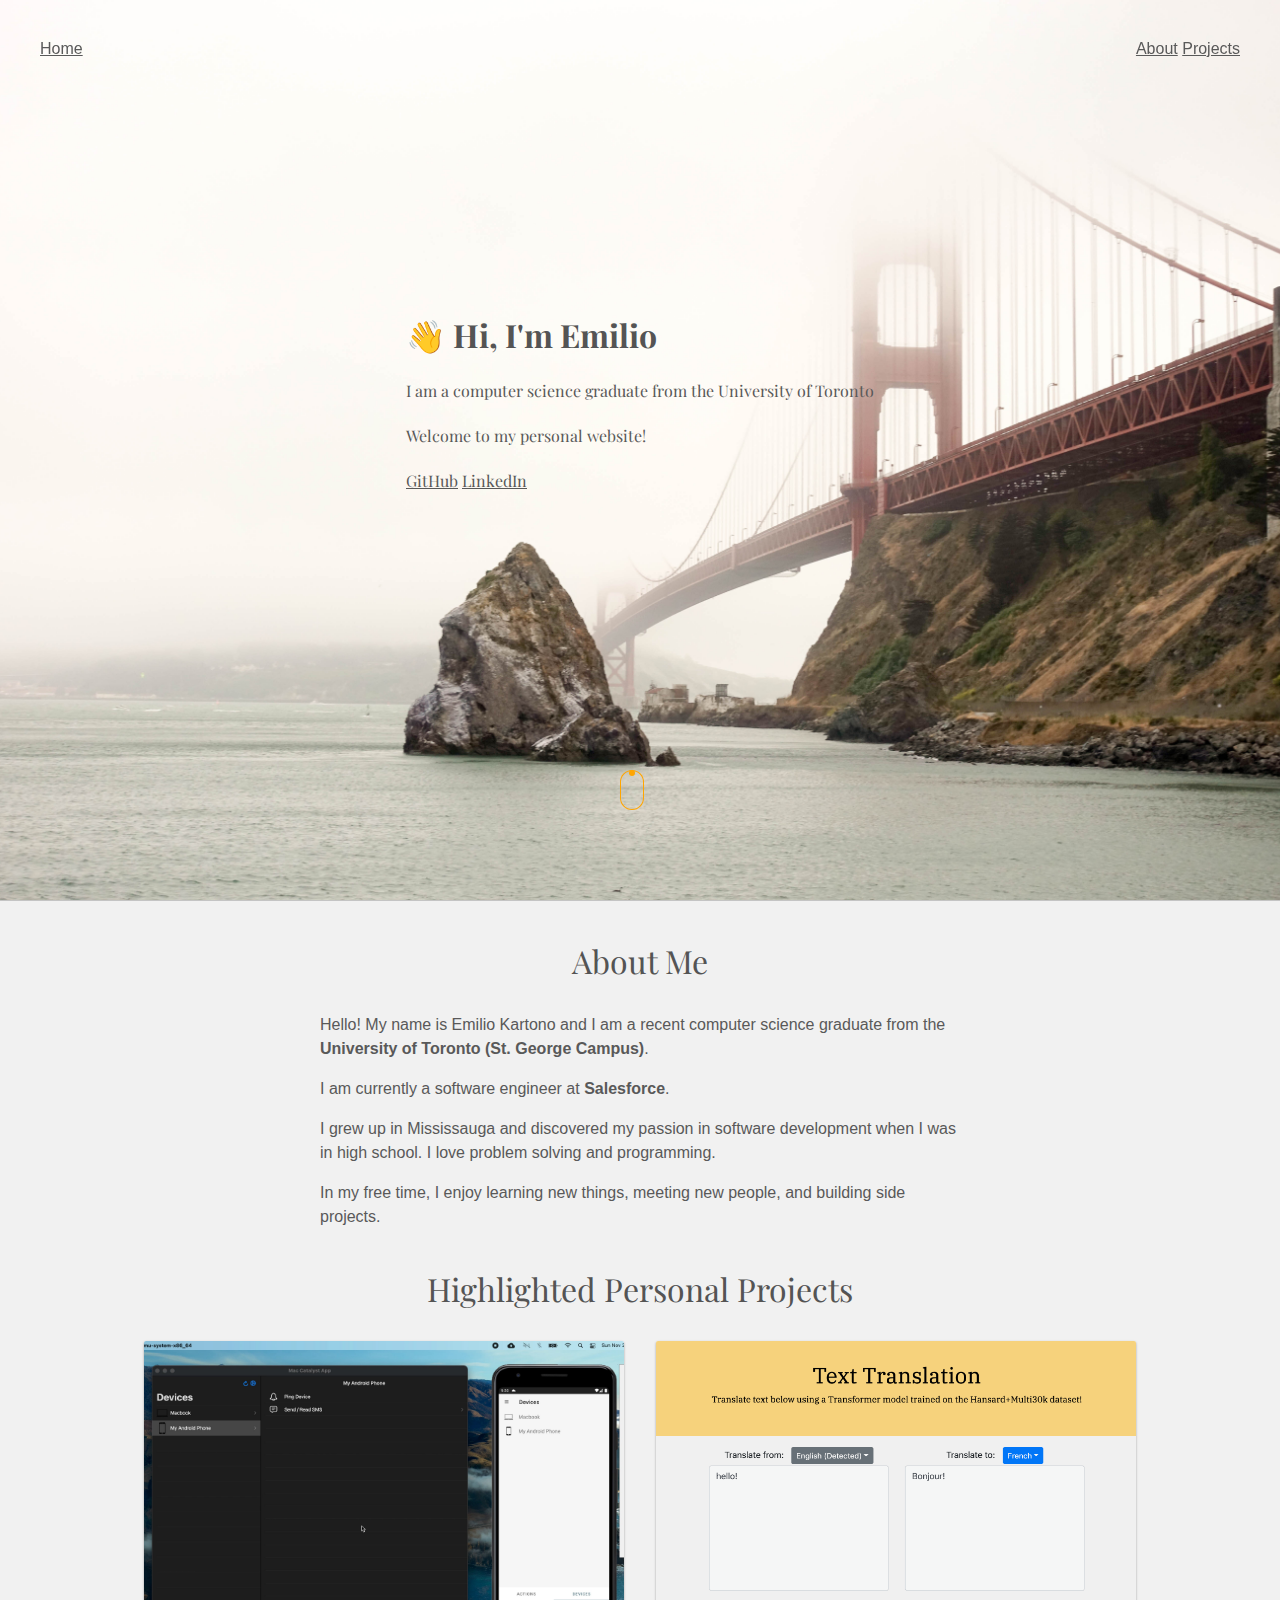
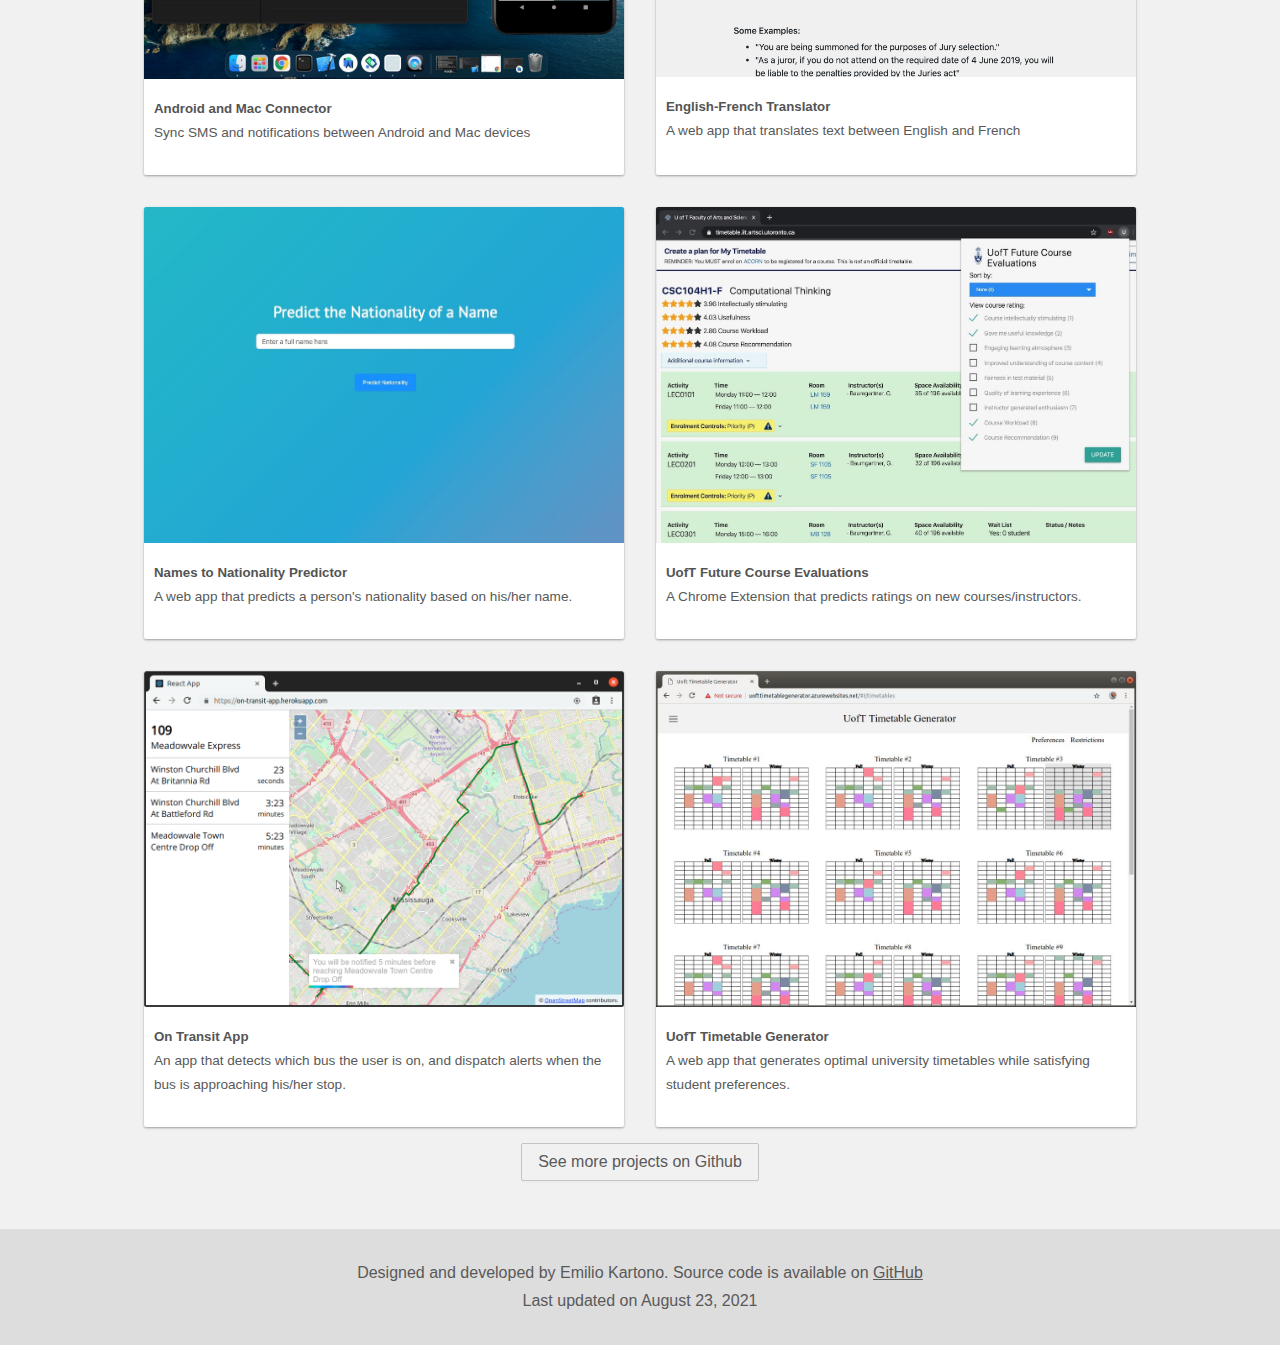
==== index.html @ 71951f7b "deploy: 49730985abeeda335a08e3db2c45e4a81b9d3832" ====
<!DOCTYPE html>
<html lang="en">

<head>
  <meta charset="utf-8" />
  <meta http-equiv="X-UA-Compatible" content="IE=edge">
  <meta name="viewport" content="width=device-width, initial-scale=1.0">
  <meta name="robots" content="noindex">

  <link rel="stylesheet" type="text/css" href="common/styles.css">
  <link rel="stylesheet" type="text/css" href="styles.css">

  <link href="https://fonts.googleapis.com/css?family=Playfair+Display:400,700&display=swap" rel="stylesheet">

  <title>Emilio Kartono's Portfolio</title>
</head>

<body>
  <div class="global-header">
    <div class="global-header__contents">
      <a id="global-header__home-button" href="#">Home</a>
      <div>
        <a id="global-header__about-button" href="#about">About</a>
        <a id="global-header__projects-button" href="#projects">Projects</a>
      </div>
    </div>
  </div>
  <div id='intro' class='intro'>
    <div id='intro__content' class='intro__content'>
      <h1>👋 Hi, I'm Emilio</h1>
      <p>I am a computer science graduate from the University of Toronto</p>
      <p>Welcome to my personal website!</p>
      <div>
        <a href="https://github.com/EKarton">GitHub</a>
        <a href="https://linkedin.com/in/emiliokartono">LinkedIn</a>
      </div>
    </div>
    <a id="scroll-button" class="scroll-icon" href="#about"></a>
  </div>

  <div id="about" class="section section--about-me">
    <h1 class="section__title">About Me</h1>
    <p>
      Hello! My name is Emilio Kartono and I am a recent computer science graduate from the <b> University of
        Toronto
        (St. George Campus)</b>.
    </p>
    <p>I am currently a software engineer at <b>Salesforce</b>.</p>
    <p>
      I grew up in Mississauga and discovered my passion in software development when I was in high school. I love
      problem solving and programming.
    </p>
    <p>
      In my free time, I enjoy learning new things, meeting new people, and building side projects.
    </p>
  </div>

  <div id="projects" class="section section--side-projects">
    <h1 class="section__title">Highlighted Personal Projects</h1>
    <div class="side-projects">
      <a class="side-project" href="https://github.com/EKarton/Android-Mac-Connector"
        title="Android Mac Connector project">
        <img class="side-project__image" src="assets/images/android-mac-connector-demo.jpeg" />
        <div class="side-project__captions">
          <h5 class="side-project__title">Android and Mac Connector</h5>
          <p class="side-project__description">Sync SMS and notifications between Android and Mac devices</p>
        </div>
      </a>

      <a class="side-project" href="https://github.com/EKarton/English-French-Translator"
        title="English French Translator project">
        <img class="side-project__image" src="assets/images/english-french-translator.png" />
        <div class="side-project__captions">
          <h5 class="side-project__title">English-French Translator</h5>
          <p class="side-project__description">A web app that translates text between English and French</p>
        </div>
      </a>

      <a class="side-project" href="https://github.com/EKarton/Names-To-Nationality-Predictor"
        title="Names to Nationality Predictor">
        <img class="side-project__image" src="assets/images/names-to-nationality-predicter.jpeg" />
        <div class="side-project__captions">
          <h5 class="side-project__title">Names to Nationality Predictor</h5>
          <p class="side-project__description">
            A web app that predicts a person's nationality based on his/her name.
          </p>
        </div>
      </a>

      <a class="side-project" href="https://github.com/EKarton/UofT-Future-Course-Evaluations"
        title="UofT Future Course Evaluations">
        <img class="side-project__image" src="assets/images/uoft-future-course-eval.jpg" />
        <div class="side-project__captions">
          <h5 class="side-project__title">UofT Future Course Evaluations</h5>
          <p class="side-project__description">
            A Chrome Extension that predicts ratings on new courses/instructors.
          </p>
        </div>
      </a>

      <a class="side-project" href="https://github.com/EKarton/On-Transit-App" title="On Transit App">
        <img class="side-project__image" src="assets/images/on-transit-app-icon.png" />
        <div class="side-project__captions">
          <h5 class="side-project__title">On Transit App</h5>
          <p class="side-project__description">
            An app that detects which bus the user is on, and dispatch alerts when the bus is approaching
            his/her stop.
          </p>
        </div>
      </a>

      <a class="side-project" href="https://github.com/EKarton/UofT-Timetable-Generator"
        title="UofT Timetable Generator">
        <img class=" side-project__image" src="assets/images/uoft-timetable-icon.jpg" />
        <div class="side-project__captions">
          <h5 class="side-project__title">UofT Timetable Generator</h5>
          <p class="side-project__description">
            A web app that generates optimal university timetables while satisfying student preferences.
          </p>
        </div>
      </a>
    </div>

    <a class="button" href="https://github.com/EKarton">See more projects on Github</a>
  </div>

  <footer id='footer'>
    <p>
      Designed and developed by Emilio Kartono. Source code is available on
      <a href="https://github.com/EKarton/ekarton.github.io" title="Webpage source code">GitHub</a>
    </p>
    <p>Last updated on August 23, 2021</p>
  </footer>

  <!-- Import all JS files here (for faster load times) -->
  <script src="main.js"></script>

</body>

</html>
---- common/styles.css ----
html, body {
  width: 100%;
  height: 100%;
}

body {
  font-family: sans-serif;
  margin: 0;
  background-color: #f1f1f1;
}

h1, h2, h3, h4, h5, h6 {
  color: #545454;
  margin: 0;
  display: inline-block;
}

p, li, a {
  color: #595959;
  margin: 0;
}
---- styles.css ----
.global-header {
  position: fixed;
  width: 100vw;
  z-index: 9999;
}

.global-header__contents {
  display: flex;
  justify-content: space-between;
  background-color: transparent;
  padding: 2.5rem 2.5rem 2.5rem 2.5rem;
  transition: all 100ms ease-in-out;
}

.global-header__contents--minimized {
  background-color: white;
  padding-top: 1rem;
  padding-bottom: 1rem;
  box-shadow: 0 2px 4px #f0f1f2;
}

.intro {
  width: 100vw;
  height: 100vh;
  border-bottom: 1px solid #c4c4c4;
  display: flex;
  align-items: center;
  justify-content: center;
  background: url("assets/images/background-3.jpg");
  background-repeat: no-repeat;
  background-size: cover;
  background-position: center;
}

.intro__content {
  display: flex;
  flex-direction: column;
  justify-content: space-between;
  font-family: 'Playfair Display', serif;
  margin-bottom: 4.5rem;
}

.intro__content>* {
  margin-bottom: 1.5rem;
}

.scroll-icon {
  width: 1.5rem;
  height: 2.5rem;
  margin-left: -20px;
  box-shadow: inset 0 0 0 1px orange;
  border-radius: 25px;
  bottom: 10%;
  background-color: transparent;
  border: none;
  position: absolute;
  left: 50%;
}

.scroll-icon:before {
  position: absolute;
  left: 50%;
  content: '';
  width: 6px;
  height: 6px;
  background: orange;
  margin-left: -3px;
  top: 0px;
  border-radius: 4px;
  -webkit-animation-duration: 1.5s;
  animation-duration: 1.5s;
  -webkit-animation-iteration-count: infinite;
  animation-iteration-count: infinite;
  -webkit-animation-name: scroll;
  animation-name: scroll;
}

.scroll-icon:hover {
  background-color: rgba(115, 113, 113, 0.65);
  -webkit-transition: all 200ms ease-in;
  -webkit-transform: scale(1.1);
  -ms-transition: all 200ms ease-in;
  -ms-transform: scale(1.1);
  -moz-transition: all 200ms ease-in;
  -moz-transform: scale(1.1);
  transform: scale(1.1, 1.1);
}

@-webkit-keyframes scroll {
  0% {
    opacity: 1;
  }
  100% {
    opacity: 0;
    -webkit-transform: translateY(40px);
    transform: translateY(40px);
  }
}

@keyframes scroll {
  0% {
    opacity: 1;
  }
  100% {
    opacity: 0;
    -webkit-transform: translateY(40px);
    transform: translateY(40px);
  }
}

.section {
  margin-left: auto;
  margin-right: auto;
  line-height: 1.5rem;
  gap: 1rem;
  display: flex;
  flex-direction: column;
}

.section--about-me {
  max-width: 40rem;
}

.section--side-projects {
  max-width: 100rem;
  align-items: center;
}

.section__title {
  text-align: center;
  padding: 3rem 0 1.5rem 0;
  font-weight: 100;
  font-family: 'Playfair Display', serif;
}

.side-projects {
  display: flex;
  flex-direction: row;
  gap: 2rem;
  align-items: stretch;
  justify-content: center;
  flex-wrap: wrap;
}

.side-project {
  align-self: stretch;
  max-width: 30rem;
  width: 100%;
  border-width: 0px;
  border-color: #c4c4c4;
  border-style: solid;
  border-radius: 2px;
  box-shadow: 0 1px 3px rgb(0 0 0 / 12%), 0 1px 2px rgb(0 0 0 / 24%);
  transition: all 0.3s cubic-bezier(.25, .8, .25, 1);
  background-color: #ffffff;
  text-decoration: none;
}

.side-project:hover {
  box-shadow: 0 14px 28px rgba(0, 0, 0, 0.25), 0 10px 10px rgba(0, 0, 0, 0.22);
}

.side-project__image {
  width: 100%;
  border-top-left-radius: 2px;
  border-top-right-radius: 2px;
}

.side-project__captions {
  padding: 10px 10px 30px 10px;
}

.side-project__description {
  font-size: 0.85rem;
}

.button {
  padding: 0.375rem 1rem;
  text-decoration: none;
  border: 1px solid #c4c4c4;
  border-radius: 2px;
  box-shadow: 0 2px #00000004;
}

.button:hover {
  color: orange;
  border-color: orange;
  background: #fff;
}

#footer {
  margin-top: 3rem;
  text-align: center;
  padding-top: 35px;
  padding-bottom: 25px;
  background-color: #dddddd;
}

#footer>p {
  padding-bottom: 10px;
}
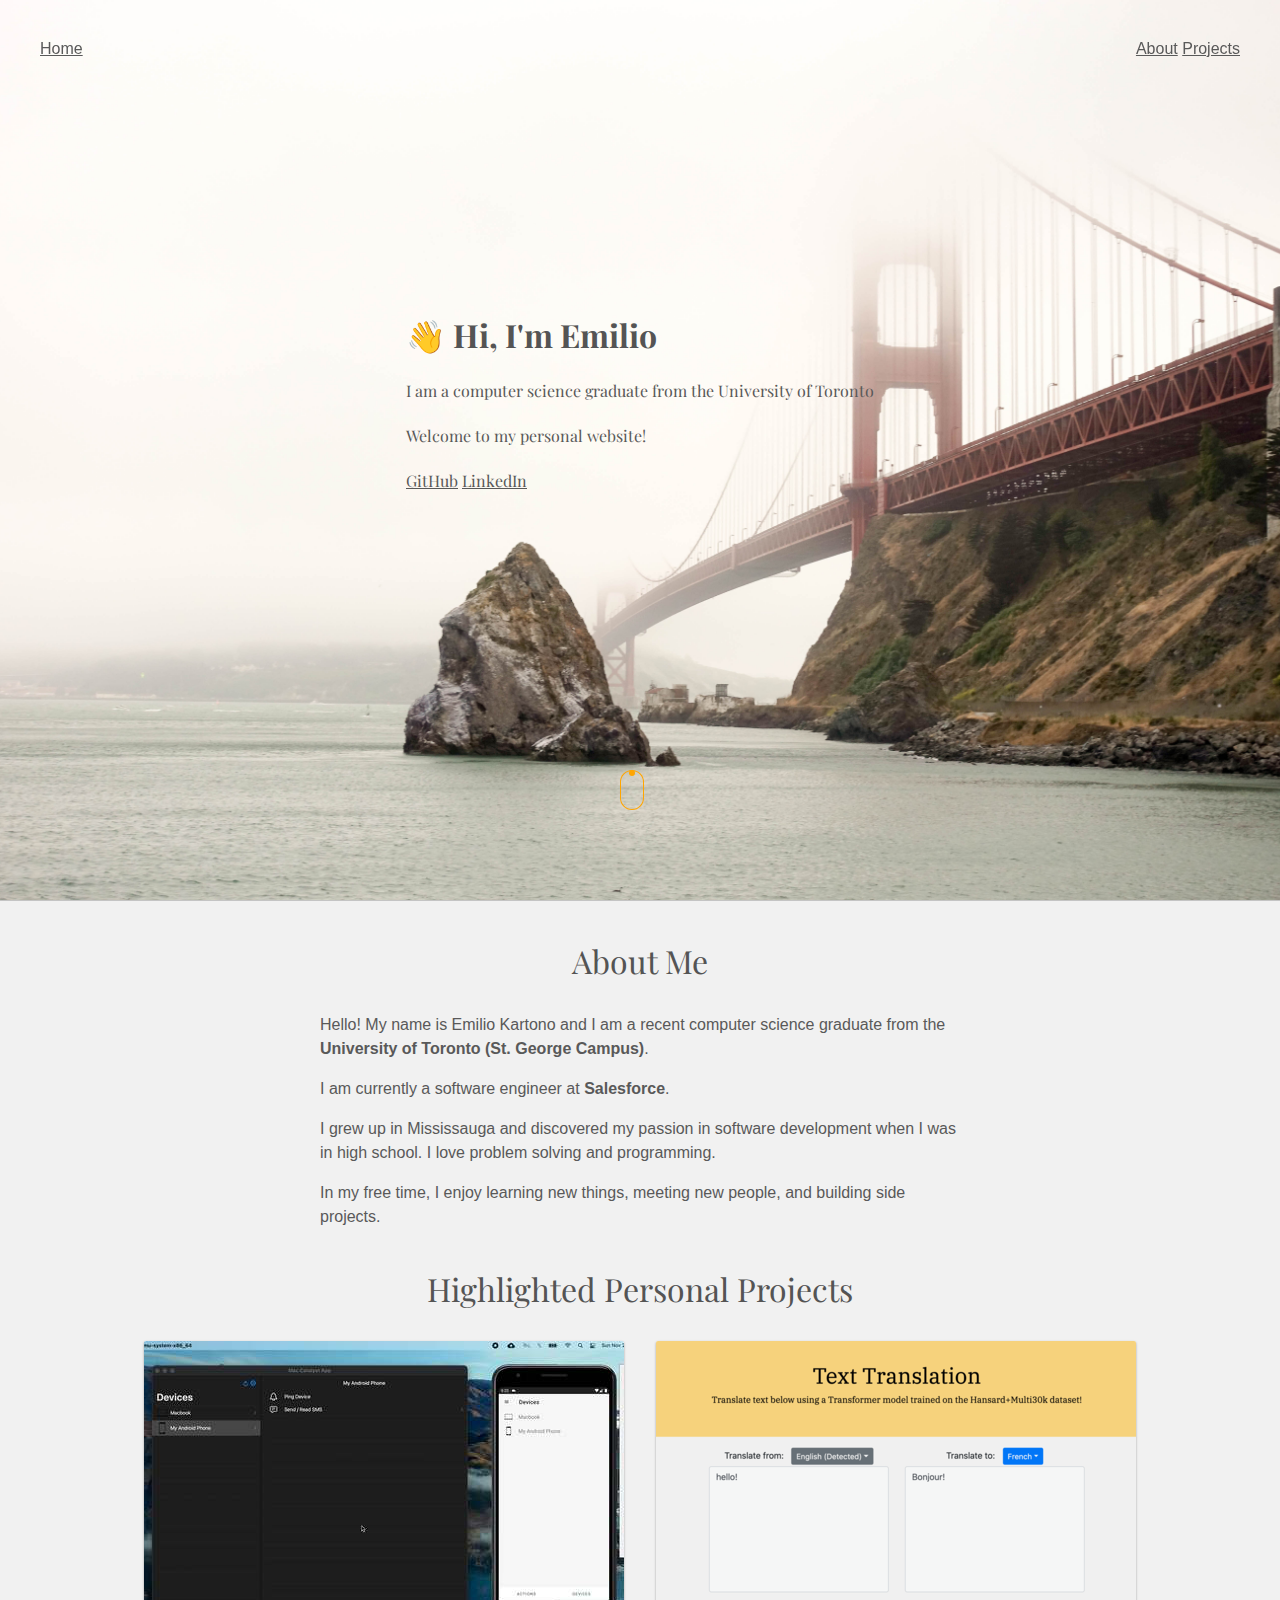
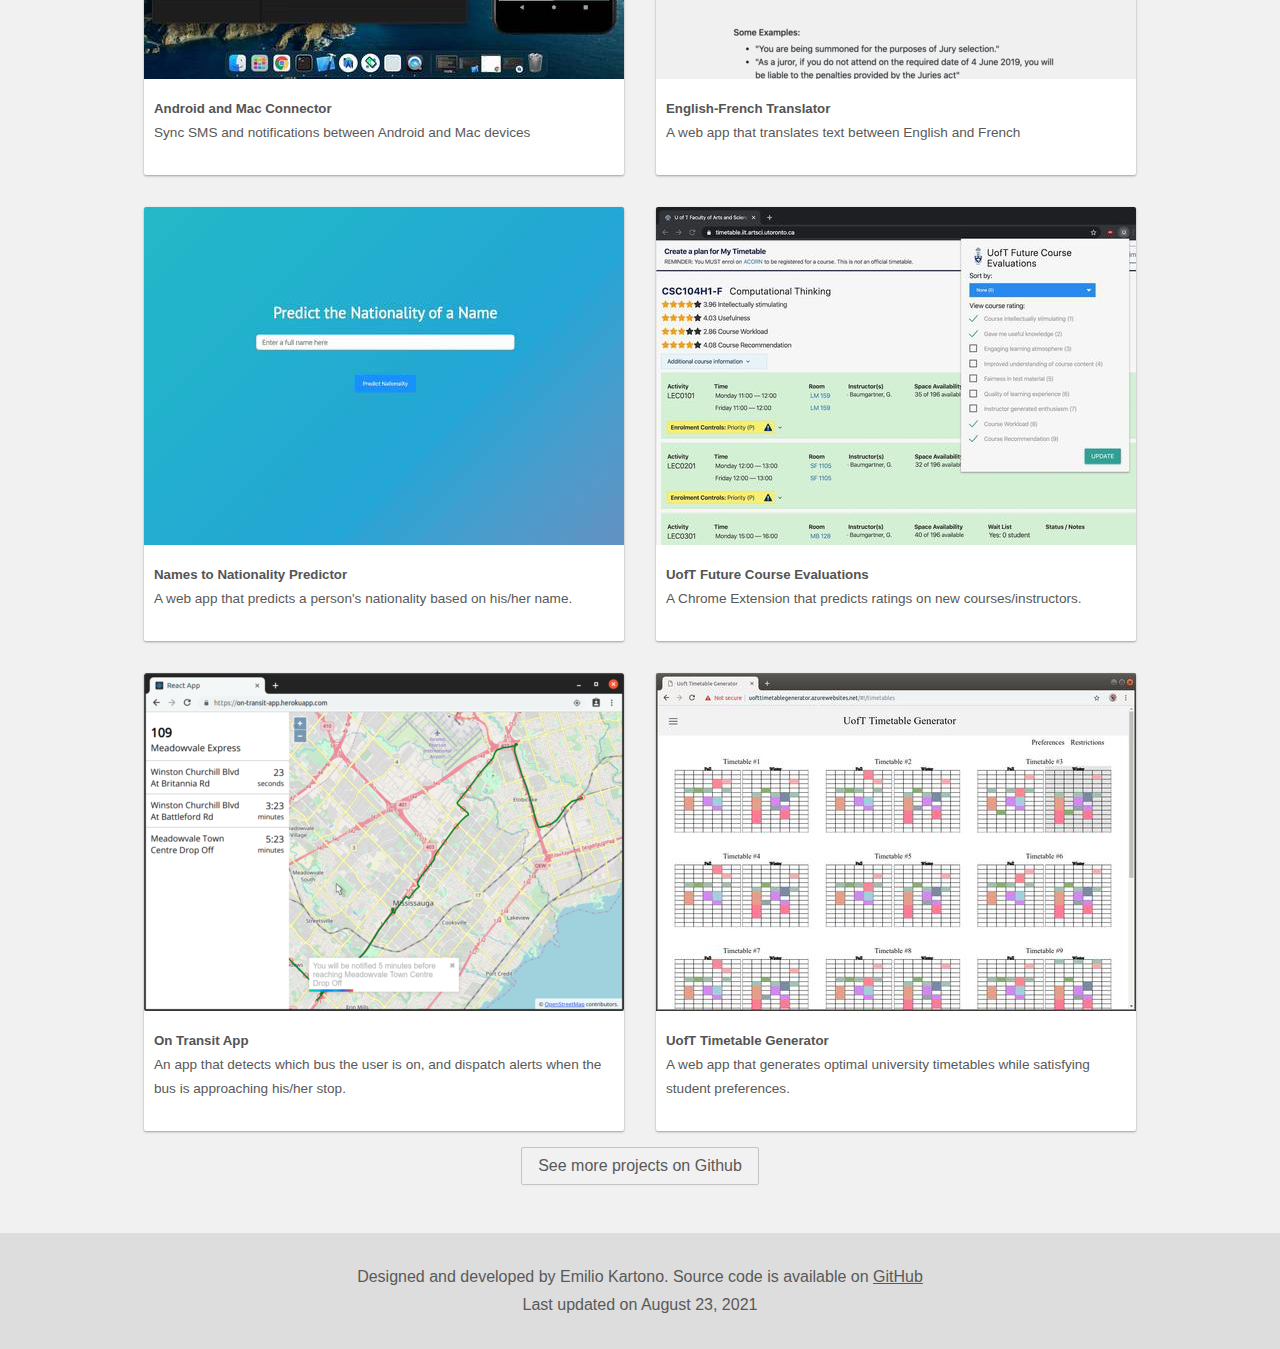
==== commit fa88f5e4: "deploy: b5ac57fd1cae82fa1e1e8e66f260c1287e4a0196" ====
--- a/index.html
+++ b/index.html
@@ -2,15 +2,15 @@
 <html lang="en">
 
 <head>
-  <meta charset="utf-8" />
-  <meta http-equiv="X-UA-Compatible" content="IE=edge">
+  <meta charset="utf-8">
   <meta name="viewport" content="width=device-width, initial-scale=1.0">
   <meta name="robots" content="noindex">
 
   <link rel="stylesheet" type="text/css" href="common/styles.css">
   <link rel="stylesheet" type="text/css" href="styles.css">
 
-  <link href="https://fonts.googleapis.com/css?family=Playfair+Display:400,700&display=swap" rel="stylesheet">
+  <link href="https://fonts.googleapis.com/css?family=Playfair+Display:400,700&display=swap" rel="stylesheet"
+    rel="preload" as="style">
 
   <title>Emilio Kartono's Portfolio</title>
 </head>
@@ -18,10 +18,10 @@
 <body>
   <div class="global-header">
     <div class="global-header__contents">
-      <a id="global-header__home-button" href="#">Home</a>
+      <a id="global-header__home-button" href="#" title="Go back to home">Home</a>
       <div>
-        <a id="global-header__about-button" href="#about">About</a>
-        <a id="global-header__projects-button" href="#projects">Projects</a>
+        <a id="global-header__about-button" href="#about" title="See about section">About</a>
+        <a id="global-header__projects-button" href="#projects" title="See projects section">Projects</a>
       </div>
     </div>
   </div>
@@ -35,7 +35,7 @@
         <a href="https://linkedin.com/in/emiliokartono">LinkedIn</a>
       </div>
     </div>
-    <a id="scroll-button" class="scroll-icon" href="#about"></a>
+    <a id="scroll-button" class="scroll-icon" href="#about" title="Go to about section"></a>
   </div>
 
   <div id="about" class="section section--about-me">
@@ -60,7 +60,8 @@
     <div class="side-projects">
       <a class="side-project" href="https://github.com/EKarton/Android-Mac-Connector"
         title="Android Mac Connector project">
-        <img class="side-project__image" src="assets/images/android-mac-connector-demo.jpeg" />
+        <img class="side-project__image" width="480" height="338" src="assets/images/android-mac-connector-demo.png"
+          title="Android Mac Connector" />
         <div class="side-project__captions">
           <h5 class="side-project__title">Android and Mac Connector</h5>
           <p class="side-project__description">Sync SMS and notifications between Android and Mac devices</p>
@@ -69,8 +70,9 @@
 
       <a class="side-project" href="https://github.com/EKarton/English-French-Translator"
         title="English French Translator project">
-        <img class="side-project__image" src="assets/images/english-french-translator.png" />
-        <div class="side-project__captions">
+        <img class="side-project__image" width="480" height="338" src="assets/images/english-french-translator.png"
+          title="English French translator" />
+        <div class=" side-project__captions">
           <h5 class="side-project__title">English-French Translator</h5>
           <p class="side-project__description">A web app that translates text between English and French</p>
         </div>
@@ -78,7 +80,8 @@
 
       <a class="side-project" href="https://github.com/EKarton/Names-To-Nationality-Predictor"
         title="Names to Nationality Predictor">
-        <img class="side-project__image" src="assets/images/names-to-nationality-predicter.jpeg" />
+        <img class="side-project__image" width="480" height="338" src="assets/images/names-to-nationality-predicter.png"
+          title="Names to nationality predicter" />
         <div class="side-project__captions">
           <h5 class="side-project__title">Names to Nationality Predictor</h5>
           <p class="side-project__description">
@@ -89,7 +92,8 @@
 
       <a class="side-project" href="https://github.com/EKarton/UofT-Future-Course-Evaluations"
         title="UofT Future Course Evaluations">
-        <img class="side-project__image" src="assets/images/uoft-future-course-eval.jpg" />
+        <img class="side-project__image" width="480" height="338" src="assets/images/uoft-future-course-eval.png"
+          title="UofT Future Course Evaluations" />
         <div class="side-project__captions">
           <h5 class="side-project__title">UofT Future Course Evaluations</h5>
           <p class="side-project__description">
@@ -99,7 +103,8 @@
       </a>
 
       <a class="side-project" href="https://github.com/EKarton/On-Transit-App" title="On Transit App">
-        <img class="side-project__image" src="assets/images/on-transit-app-icon.png" />
+        <img class="side-project__image" width="480" height="338" src="assets/images/on-transit-app-icon.png"
+          title="On Transit App" />
         <div class="side-project__captions">
           <h5 class="side-project__title">On Transit App</h5>
           <p class="side-project__description">
@@ -111,7 +116,8 @@
 
       <a class="side-project" href="https://github.com/EKarton/UofT-Timetable-Generator"
         title="UofT Timetable Generator">
-        <img class=" side-project__image" src="assets/images/uoft-timetable-icon.jpg" />
+        <img class=" side-project__image" width="480" height="338" src="assets/images/uoft-timetable-icon.png"
+          title="UofT Timetable Generator" />
         <div class="side-project__captions">
           <h5 class="side-project__title">UofT Timetable Generator</h5>
           <p class="side-project__description">
--- a/styles.css
+++ b/styles.css
@@ -143,7 +143,6 @@
 }
 
 .side-project {
-  align-self: stretch;
   max-width: 30rem;
   width: 100%;
   border-width: 0px;
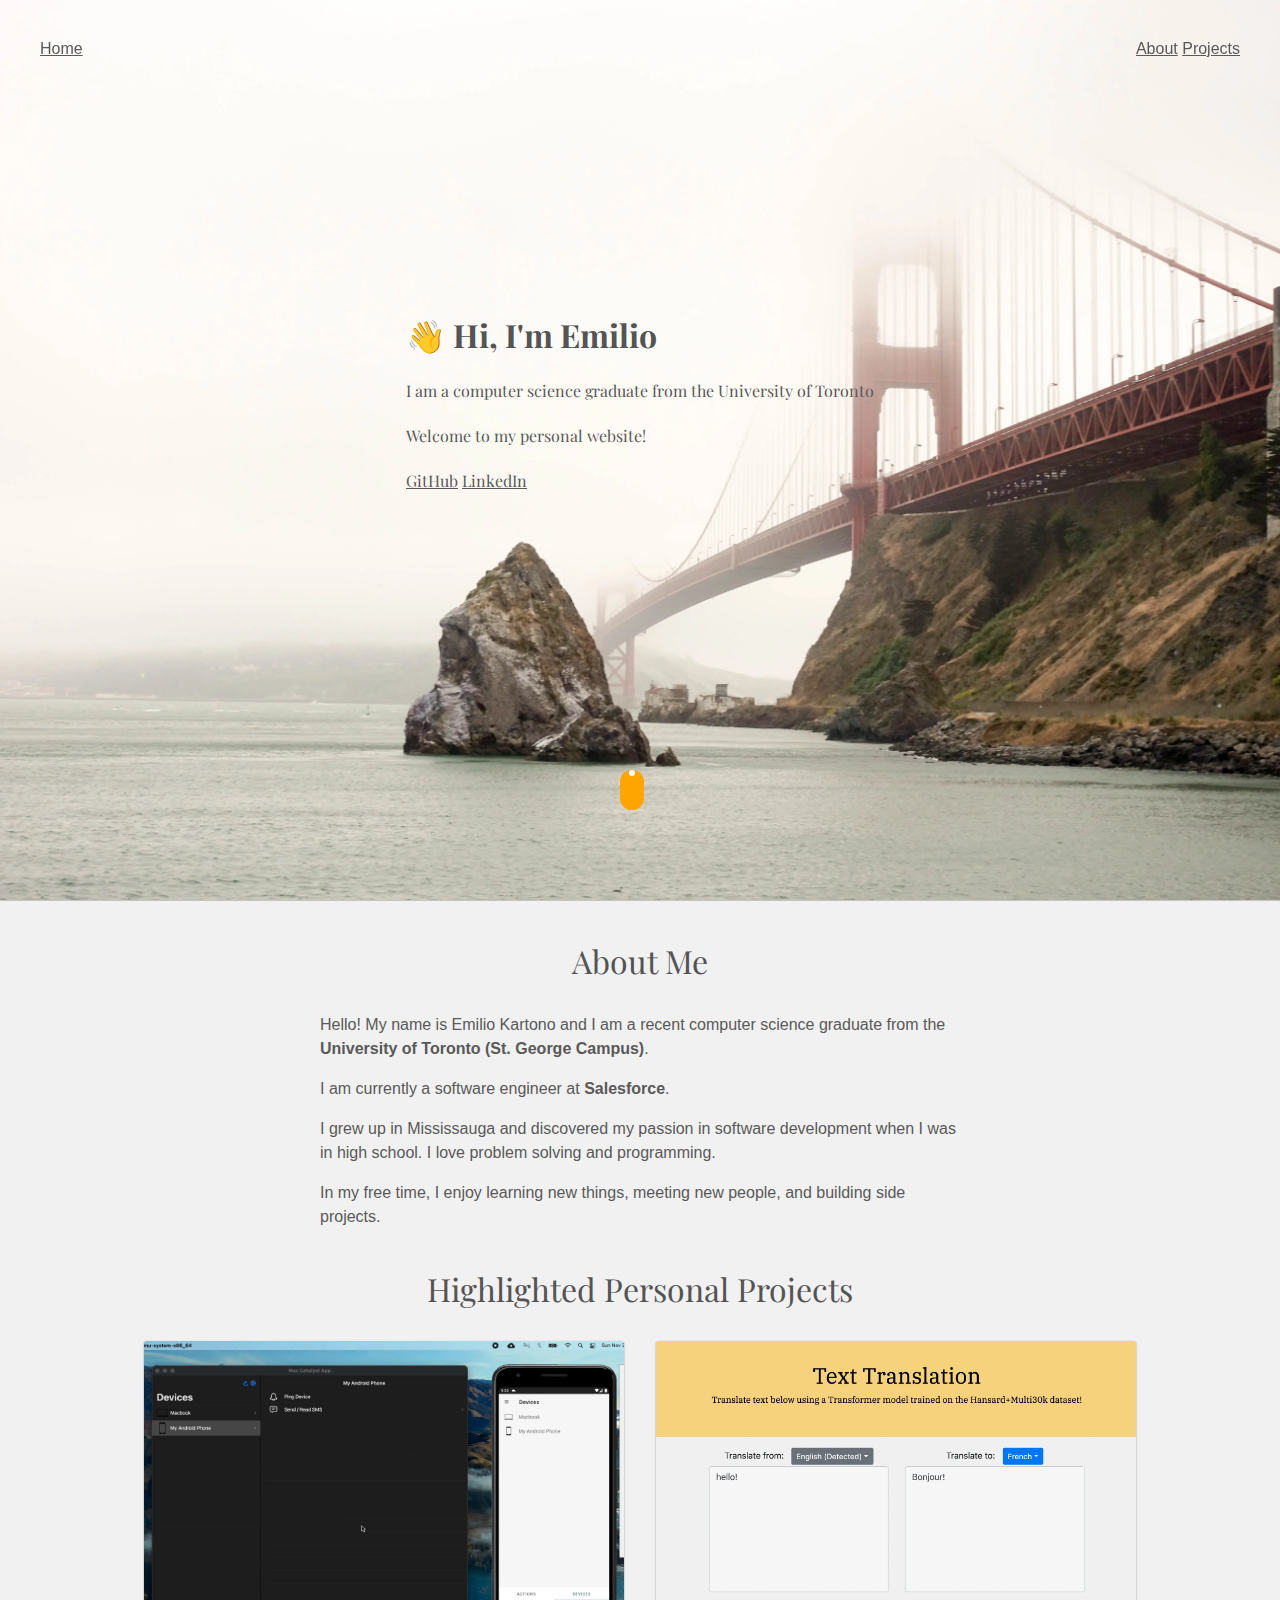
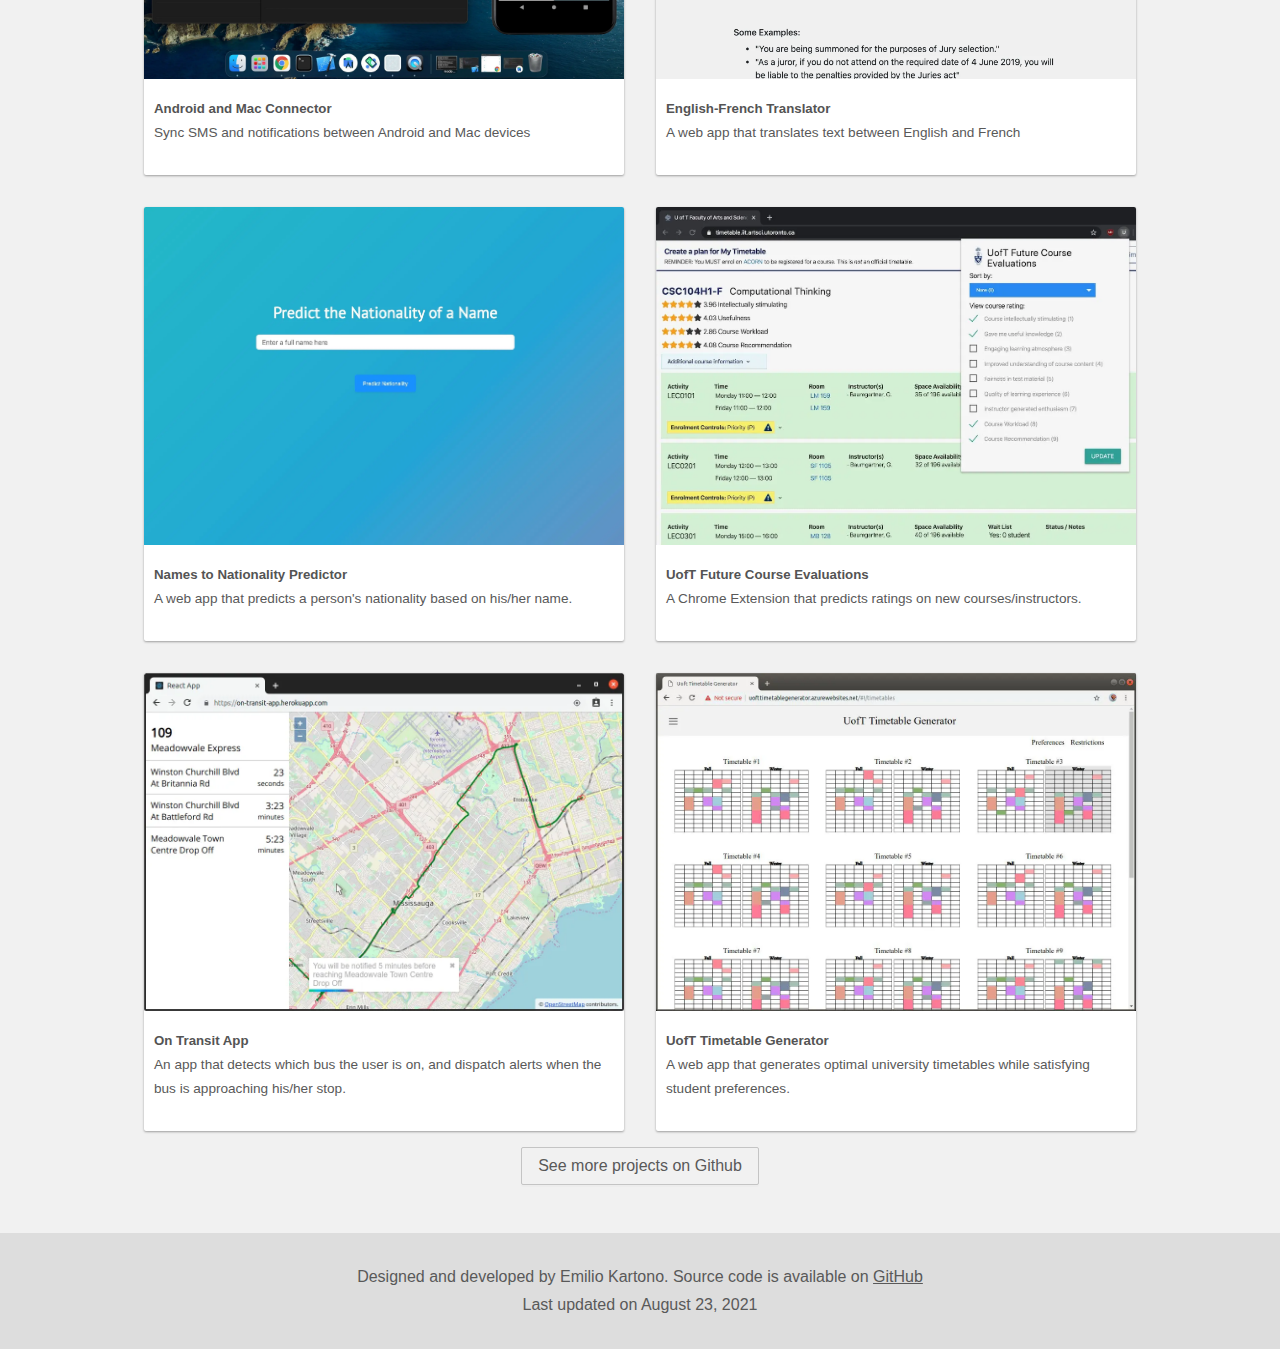
==== commit c4ba48f0: "deploy: 3d4c5492b2209019014dd6c022ac7f1a2ae01b62" ====
--- a/index.html
+++ b/index.html
@@ -13,6 +13,8 @@
     rel="preload" as="style">
 
   <title>Emilio Kartono's Portfolio</title>
+  <meta name="description"
+    content="A website containing a portfolio of my projects, made in Vanilla JS without any frameworks">
 </head>
 
 <body>
@@ -60,7 +62,7 @@
     <div class="side-projects">
       <a class="side-project" href="https://github.com/EKarton/Android-Mac-Connector"
         title="Android Mac Connector project">
-        <img class="side-project__image" width="480" height="338" src="assets/images/android-mac-connector-demo.png"
+        <img class="side-project__image" width="480" height="338" src="assets/images/optimized/android-mac-connector-demo.webp"
           title="Android Mac Connector" />
         <div class="side-project__captions">
           <h5 class="side-project__title">Android and Mac Connector</h5>
@@ -70,7 +72,7 @@
 
       <a class="side-project" href="https://github.com/EKarton/English-French-Translator"
         title="English French Translator project">
-        <img class="side-project__image" width="480" height="338" src="assets/images/english-french-translator.png"
+        <img class="side-project__image" width="480" height="338" src="assets/images/optimized/english-french-translator.webp"
           title="English French translator" />
         <div class=" side-project__captions">
           <h5 class="side-project__title">English-French Translator</h5>
@@ -80,7 +82,7 @@
 
       <a class="side-project" href="https://github.com/EKarton/Names-To-Nationality-Predictor"
         title="Names to Nationality Predictor">
-        <img class="side-project__image" width="480" height="338" src="assets/images/names-to-nationality-predicter.png"
+        <img class="side-project__image" width="480" height="338" src="assets/images/optimized/names-to-nationality-predicter.webp"
           title="Names to nationality predicter" />
         <div class="side-project__captions">
           <h5 class="side-project__title">Names to Nationality Predictor</h5>
@@ -92,7 +94,7 @@
 
       <a class="side-project" href="https://github.com/EKarton/UofT-Future-Course-Evaluations"
         title="UofT Future Course Evaluations">
-        <img class="side-project__image" width="480" height="338" src="assets/images/uoft-future-course-eval.png"
+        <img class="side-project__image" width="480" height="338" src="assets/images/optimized/uoft-future-course-eval.webp"
           title="UofT Future Course Evaluations" />
         <div class="side-project__captions">
           <h5 class="side-project__title">UofT Future Course Evaluations</h5>
@@ -103,7 +105,7 @@
       </a>
 
       <a class="side-project" href="https://github.com/EKarton/On-Transit-App" title="On Transit App">
-        <img class="side-project__image" width="480" height="338" src="assets/images/on-transit-app-icon.png"
+        <img class="side-project__image" width="480" height="338" src="assets/images/optimized/on-transit-app-icon.webp"
           title="On Transit App" />
         <div class="side-project__captions">
           <h5 class="side-project__title">On Transit App</h5>
@@ -116,7 +118,7 @@
 
       <a class="side-project" href="https://github.com/EKarton/UofT-Timetable-Generator"
         title="UofT Timetable Generator">
-        <img class=" side-project__image" width="480" height="338" src="assets/images/uoft-timetable-icon.png"
+        <img class=" side-project__image" width="480" height="338" src="assets/images/optimized/uoft-timetable-icon.webp"
           title="UofT Timetable Generator" />
         <div class="side-project__captions">
           <h5 class="side-project__title">UofT Timetable Generator</h5>
--- a/styles.css
+++ b/styles.css
@@ -26,7 +26,7 @@
   display: flex;
   align-items: center;
   justify-content: center;
-  background: url("assets/images/background-3.jpg");
+  background: url("assets/images/optimized/background-3.webp");
   background-repeat: no-repeat;
   background-size: cover;
   background-position: center;
@@ -51,7 +51,7 @@
   box-shadow: inset 0 0 0 1px orange;
   border-radius: 25px;
   bottom: 10%;
-  background-color: transparent;
+  background-color: orange;
   border: none;
   position: absolute;
   left: 50%;
@@ -63,7 +63,7 @@
   content: '';
   width: 6px;
   height: 6px;
-  background: orange;
+  background: white;
   margin-left: -3px;
   top: 0px;
   border-radius: 4px;
@@ -76,7 +76,7 @@
 }
 
 .scroll-icon:hover {
-  background-color: rgba(115, 113, 113, 0.65);
+  background-color: #ffb84d;
   -webkit-transition: all 200ms ease-in;
   -webkit-transform: scale(1.1);
   -ms-transition: all 200ms ease-in;
